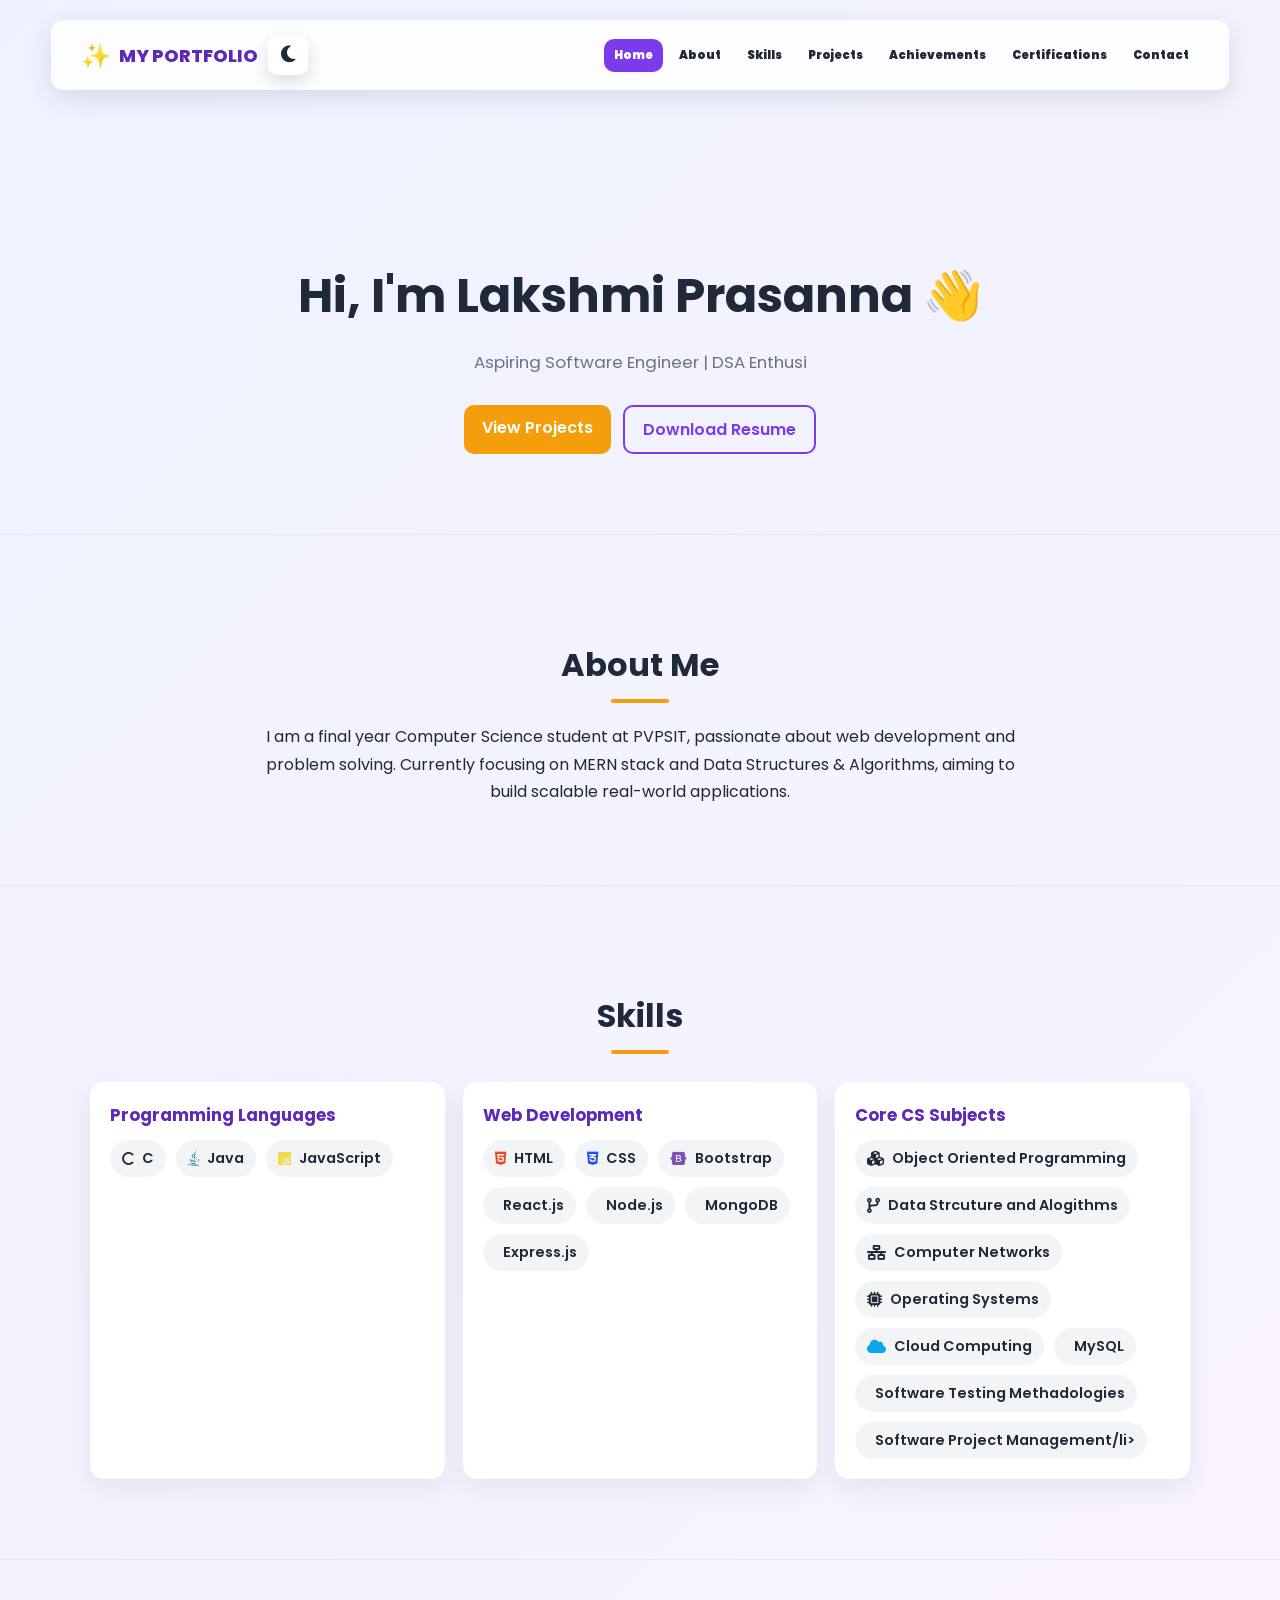
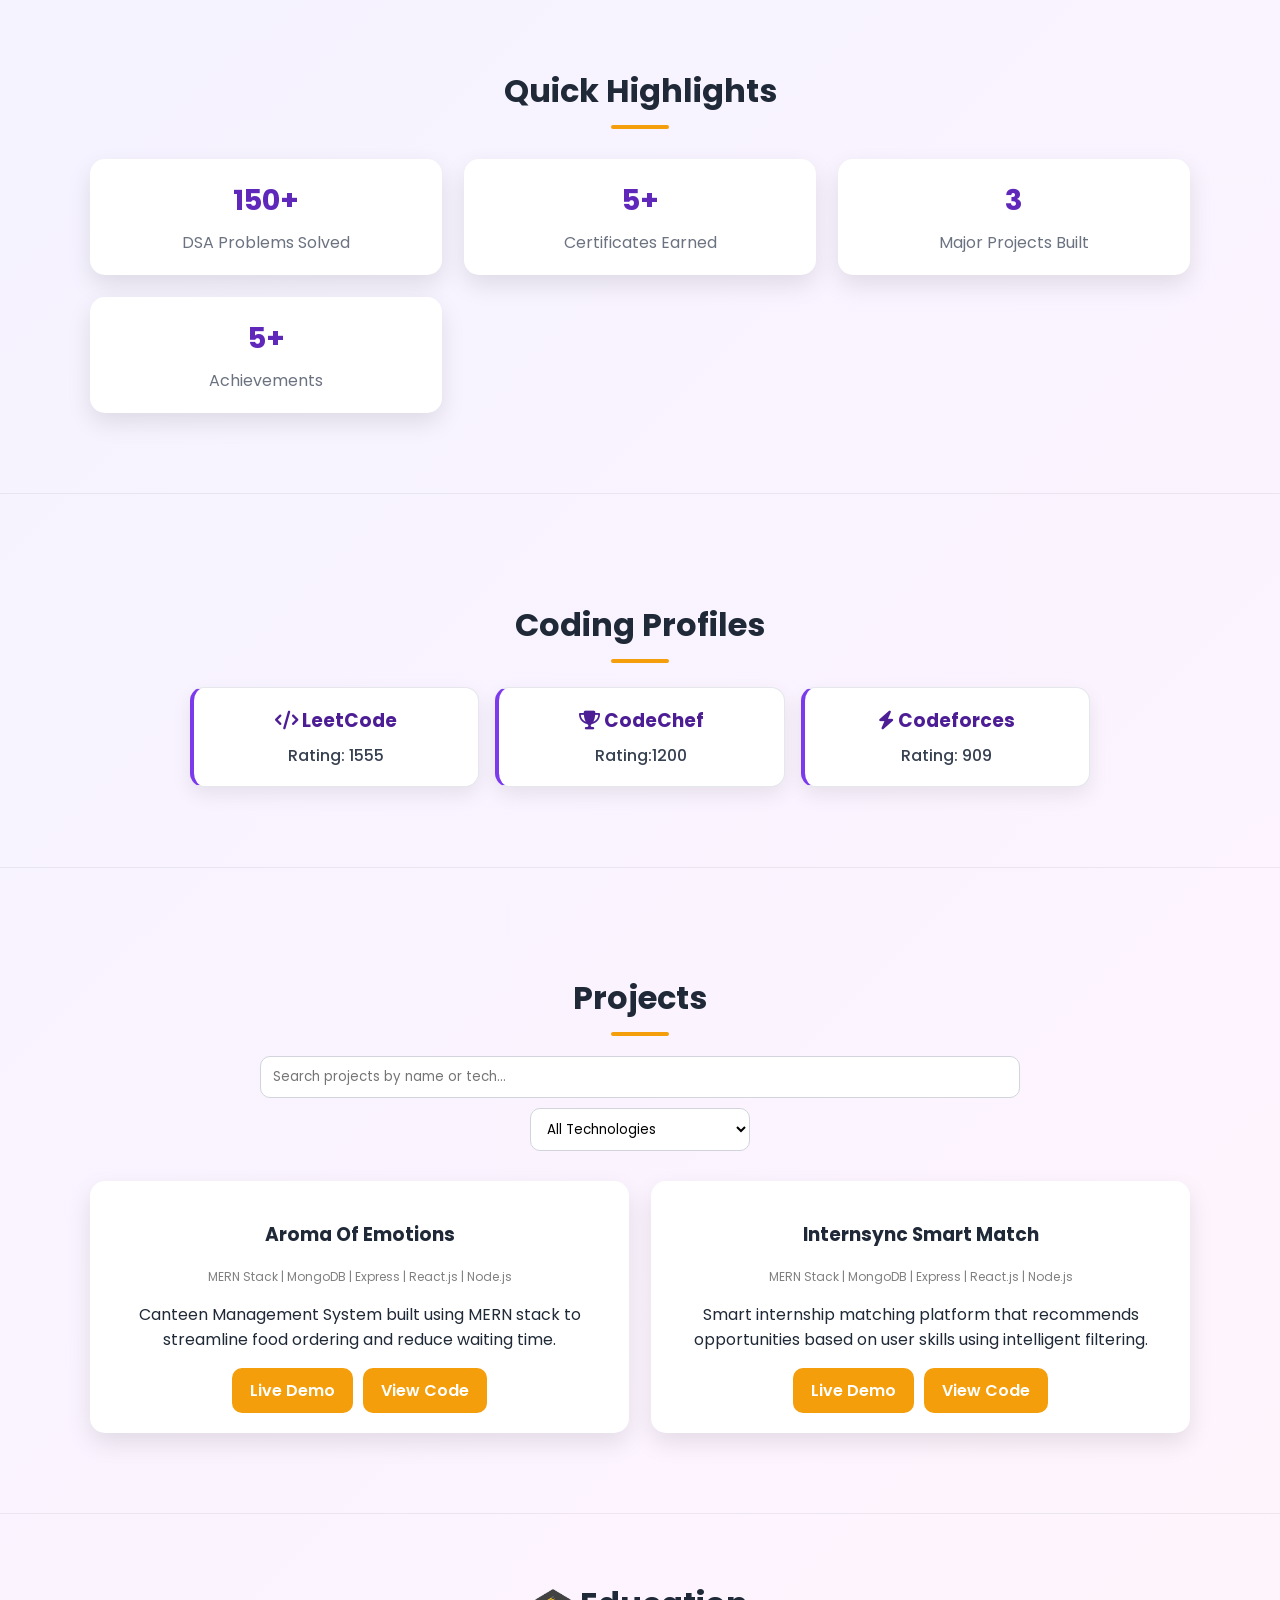
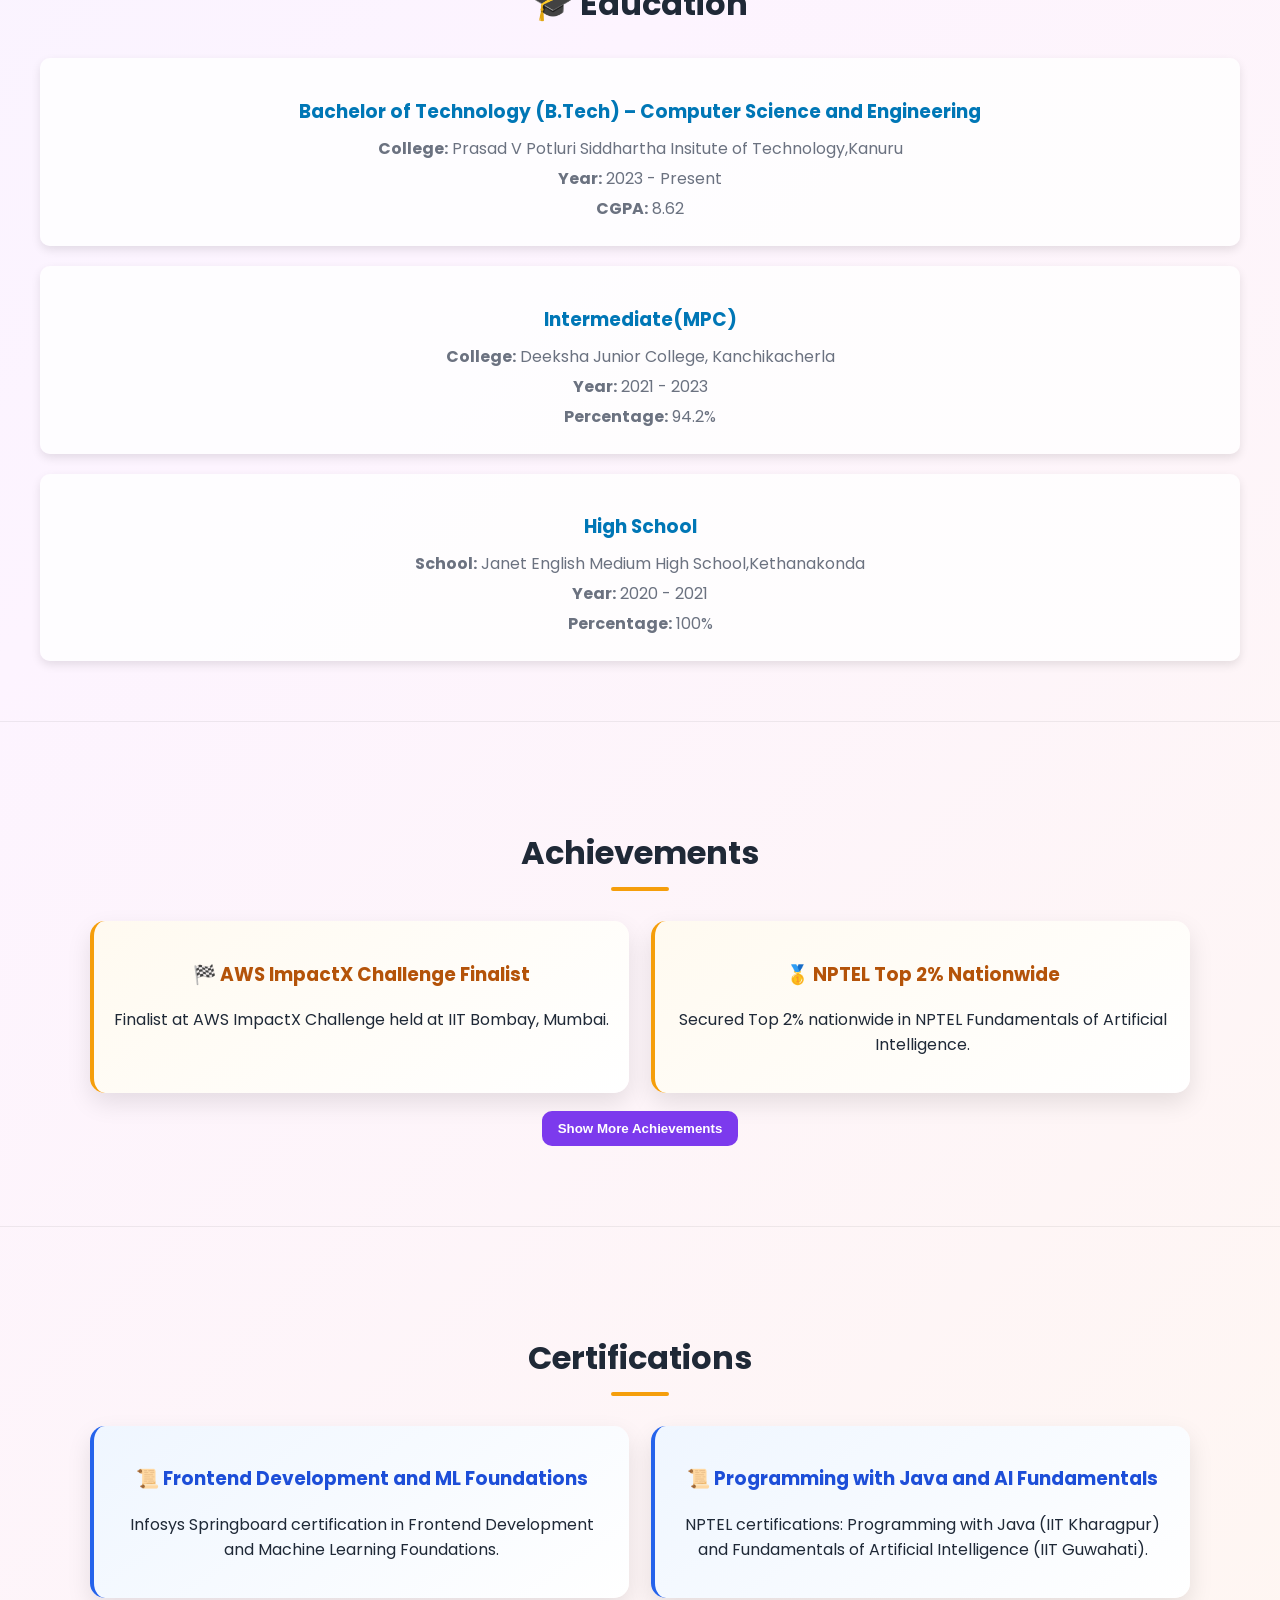
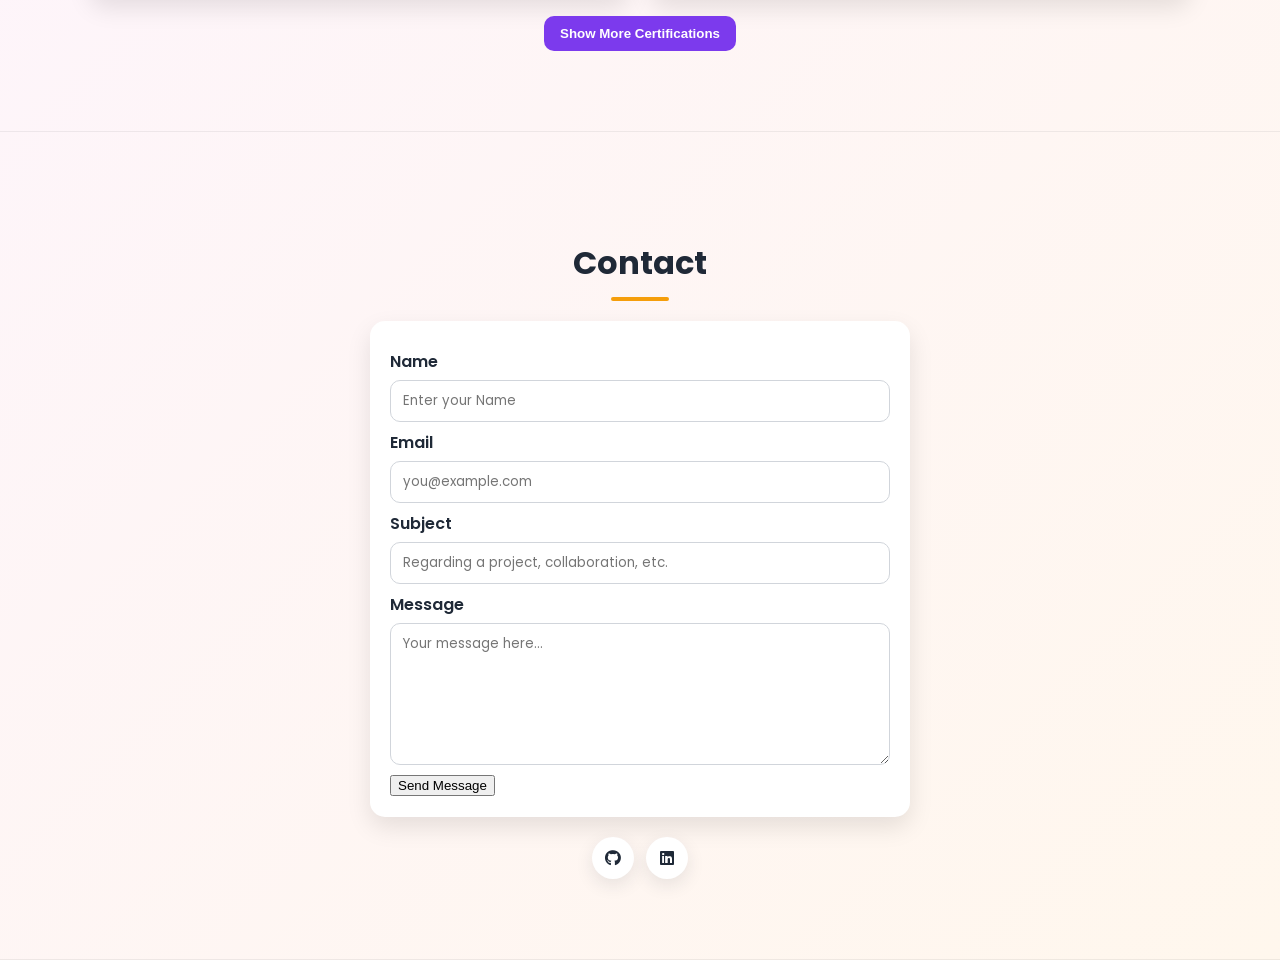
==== Portfolio/index.html @ 9e6c92b6 "renamed Form.html to index.html for Netlify deploy fix" ====
<!DOCTYPE html>
<html lang="en">
<head>
  <meta charset="UTF-8" />
  <meta name="viewport" content="width=device-width, initial-scale=1.0" />
  <title>My Portfolio</title>
  <link rel="preconnect" href="https://fonts.googleapis.com" />
  <link rel="preconnect" href="https://fonts.gstatic.com" crossorigin />
  <link href="https://fonts.googleapis.com/css2?family=Poppins:wght@400;500;600;700;800&display=swap" rel="stylesheet" />
  <link rel="stylesheet" href="https://cdnjs.cloudflare.com/ajax/libs/font-awesome/6.5.0/css/all.min.css" />
  <link rel="stylesheet" href="Styles.css" />
</head>
<body>
  <nav class="navbar" id="navbar">
    <div class="logo-container">
      <span class="logo-icon">✨</span>
      <span class="logo-text">MY PORTFOLIO</span>
    </div>

    <div class="nav-actions">
      <button id="themeToggle" class="theme-toggle" aria-label="Toggle dark mode">
        <i class="fa-solid fa-moon"></i>
      </button>
      <button class="menu-toggle" id="menuToggle" aria-label="Toggle menu">
        <i class="fa-solid fa-bars"></i>
      </button>
    </div>

    <div class="nav-links" id="navLinks">
      <a href="#home">Home</a>
      <a href="#about">About</a>
      <a href="#skills">Skills</a>
      <a href="#projects">Projects</a>
      <a href="#achievements">Achievements</a>
      <a href="#certifications">Certifications</a>
      <a href="#contact">Contact</a>
    </div>
  </nav>

  <section id="home" class="hero reveal">
    <h1>Hi, I'm Lakshmi Prasanna 👋</h1>
    <p id="typing"></p>
    <div class="hero-actions">
  <a href="#projects" class="btn">View Projects</a>
  <a href="PrasannaResume2026.pdf" class="btn btn-outline" download>Download Resume</a>
</div>
  </section>
 
  <section id="about" class="about reveal">
    <h2 class="section-title">About Me</h2>
    <p>
      I am a final year Computer Science student at PVPSIT, passionate about web development and problem solving.
      Currently focusing on MERN stack and Data Structures &amp; Algorithms, aiming to build scalable real-world applications.
    </p>
  </section>

  <section id="skills" class="skills reveal">
    <h2 class="section-title">Skills</h2>

    <div class="skills-groups">
      <article class="skill-group">
        <h3>Programming Languages</h3>
        <ul>
          <li><i class="fa-solid fa-c"></i> C</li>
          <li><i class="fa-brands fa-java"></i> Java</li>
          <li><i class="fa-brands fa-js"></i> JavaScript</li>
        </ul>
      </article>

      <article class="skill-group">
        <h3>Web Development</h3>
        <ul>
          <li><i class="fa-brands fa-html5"></i> HTML</li>
          <li><i class="fa-brands fa-css3-alt"></i> CSS</li>
          <li><i class="fa-brands fa-bootstrap"></i> Bootstrap</li>
          <li><i class="fa-brands fa-react.js"></i> React.js</li>
          <li><i class="fa-brands fa-node.js"></i> Node.js</li>
          <li><i class="fa-brands fa-MongoDB"></i>MongoDB</li>
          <li><i class="fa-brands fa-"></i>Express.js</li>
          <!-- <li><i class="fa-solid fa-layer-group"></i> MERN Stack</li> -->
        </ul>
      </article>

      <article class="skill-group">
        <h3>Core CS Subjects</h3>
        <ul>
          <li><i class="fa-solid fa-cubes"></i> Object Oriented Programming </li>
          <li><i class="fa-solid fa-code-branch"></i> Data Strcuture and Alogithms</li>
          <li><i class="fa-solid fa-network-wired"></i> Computer Networks</li>
          <li><i class="fa-solid fa-microchip"></i> Operating Systems</li>
          <li><i class="fa-solid fa-cloud"></i> Cloud Computing</li>
          <li><i class="fa-brand fa-mysql"></i>MySQL</li>
          <li><i class="fa-brand fa-"></i>Software Testing Methadologies</li>
          <li><i class="fa-brand fa-"></i>Software Project Management/li>
        </ul>
      </article>
    </div>
  </section>

  <section id="stats" class="stats reveal">
    <h2 class="section-title">Quick Highlights</h2>
    <div class="stats-grid">
      <div class="stat-card">
        <h3><span class="counter" data-target="150">0</span>+</h3>
        <p>DSA Problems Solved</p>
      </div>
      <div class="stat-card">
        <h3><span class="counter" id="certCounter" data-target="0">0</span>+</h3>
        <p>Certificates Earned</p>
      </div>
      <div class="stat-card">
        <h3><span class="counter" data-target="3">0</span></h3>
        <p>Major Projects Built</p>
      </div>
      <div class="stat-card">
        <h3><span class="counter" id="achievementCounter" data-target="0">0</span>+</h3>
        <p>Achievements</p>
      </div>
    </div>
  </section>
 <section id="profiles" class="profiles reveal">
  <h2 class="section-title">Coding Profiles</h2>
  <div class="profiles-grid">
    <a class="profile-card" href="https://leetcode.com/donthuprasanna9" target="_blank">
      <h3><i class="fa-solid fa-code"></i> LeetCode</h3>
      <p>Rating: 1555 </p>
    </a>

    <a class="profile-card" href="https://www.codechef.com/users/donthuprasanna9" target="_blank">
      <h3><i class="fa-solid fa-trophy"></i> CodeChef</h3>
      <p>Rating:1200 </p>
    </a>

    <a class="profile-card" href="https://codeforces.com/profile/donthuprasanna9" target="_blank">
      <h3><i class="fa-solid fa-bolt"></i> Codeforces</h3>
      <p>Rating: 909</p>
    </a>
  </div>
</section>
  <section id="projects" class="projects reveal">
    <h2 class="section-title">Projects</h2>

    <div class="project-controls">
      <input id="projectSearch" type="text" placeholder="Search projects by name or tech..." />
      <select id="techFilter" aria-label="Filter by technology">
        <option value="all">All Technologies</option>
        <option value="mern">MERN</option>
        <option value="react">React</option>
        <!-- <option value="node">Node</option> -->
      </select>
    </div>

    <div class="projects-container">
      <article class="project-card" data-tech="mern react node mongodb express">
        <h3>Aroma Of Emotions</h3>
        <p class="tech">MERN Stack | MongoDB | Express | React.js | Node.js</p>
        <p>Canteen Management System built using MERN stack to streamline food ordering and reduce waiting time.</p>
        <div class="card-actions">
          <a href="https://mern-project-frontend-olt6.onrender.com/" target="_blank" class="btn">Live Demo</a>
          <a href="https://github.com/prasanna2705/AromaOfEmotions-MERN" target="_blank" class="btn">View Code</a>
        </div>
      </article>

      <article class="project-card" data-tech="mern react node mongodb express">
        <h3>Internsync Smart Match</h3>
        <p class="tech">MERN Stack | MongoDB | Express | React.js | Node.js</p>
        <p>Smart internship matching platform that recommends opportunities based on user skills using intelligent filtering.</p>
        <div class="card-actions">
          <a href="https://intern-sync-smart-match.vercel.app/" target="_blank" class="btn">Live Demo</a>
          <a href="https://github.com/prasanna2705/Internsync-SmartMatch" target="_blank" class="btn">View Code</a>
        </div>
      </article>
    </div>
  </section>

<section id="education">
    <h2>🎓 Education</h2>

    <div class="education-item">
        <h3>Bachelor of Technology (B.Tech) – Computer Science and Engineering</h3>
        <p><strong>College:</strong> Prasad V Potluri Siddhartha Insitute of Technology,Kanuru</p>
        <p><strong>Year:</strong> 2023 - Present</p>
        <p><strong>CGPA:</strong> 8.62</p>
    </div>

    <div class="education-item">
        <h3>Intermediate(MPC) </h3>
        <p><strong>College:</strong> Deeksha Junior College, Kanchikacherla</p>
        <p><strong>Year:</strong> 2021 - 2023</p>
        <p><strong>Percentage:</strong> 94.2%</p>
    </div>

    <div class="education-item">
        <h3>High School</h3>
        <p><strong>School:</strong> Janet English Medium High School,Kethanakonda</p>
        <p><strong>Year:</strong> 2020 - 2021</p>
        <p><strong>Percentage:</strong> 100%</p>
    </div>
</section>

  <section id="achievements" class="achievements reveal">
    <h2 class="section-title">Achievements</h2>
    <div class="achievements-grid">
      <div class="card achievement-item achievement-card">
        <h3>🏁 AWS ImpactX Challenge Finalist</h3>
        <p>Finalist at AWS ImpactX Challenge held at IIT Bombay, Mumbai.</p>
      </div>
      <div class="card achievement-item achievement-card">
        <h3>🥇 NPTEL Top 2% Nationwide</h3>
        <p>Secured Top 2% nationwide in NPTEL Fundamentals of Artificial Intelligence.</p>
      </div>
      <div class="card achievement-item achievement-card more-item hidden-item">
        <h3>💡 Smart India Hackathon Selection</h3>
        <p>Selected for Smart India Hackathon (SIH), College Round participant.</p>
      </div>
      <div class="card achievement-item achievement-card more-item hidden-item">
        <h3>🛩️ Rolls-Royce Wings4Her Scholar</h3>
        <p>Awarded Rolls-Royce Wings4Her Scholarship for academic excellence.</p>
      </div>
      <div class="card achievement-item achievement-card more-item hidden-item">
        <h3>🏆 CodeChef Diamond Badge</h3>
        <p>Achieved Diamond Badge on CodeChef for a consistent problem-solving streak.</p>
      </div>
    </div>
    <button class="toggle-more-btn" id="toggleAchievementsBtn" type="button">Show More Achievements</button>
  </section>

  <section id="certifications" class="certifications reveal">
    <h2 class="section-title">Certifications</h2>
    <div class="achievements-grid certifications-grid" id="certificationsGrid">
      <div class="card cert-item cert-card">
        <h3>📜 Frontend Development and ML Foundations</h3>
        <p>Infosys Springboard certification in Frontend Development and Machine Learning Foundations.</p>
      </div>
      <div class="card cert-item cert-card">
        <h3>📜 Programming with Java and AI Fundamentals</h3>
        <p>NPTEL certifications: Programming with Java (IIT Kharagpur) and Fundamentals of Artificial Intelligence (IIT Guwahati).</p>
      </div>
      <div class="card cert-item cert-card more-item hidden-item">
        <h3>📜 Computer Science 101 (CSX0001)</h3>
        <p>Stanford University Computer Science 101 certification.</p>
      </div>
       <div class="card cert-item cert-card more-item hidden-item">
        <h3>📜TechA AWS Certified Developer Certification</h3>
        <p>Infosys SpringBoard:Cloud Computing.</p>
      </div>
      <div class="card cert-item cert-card more-item hidden-item">
        <h3>📜 Virtual Internship in Networking</h3>
        <p>Completed Virtual Internship Program in Networking by Cisco.</p>
      </div>
    </div>
    <button class="toggle-more-btn" id="toggleCertificationsBtn" type="button">Show More Certifications</button>
  </section>

  <section id="contact" class="contact reveal">
    <h2 class="section-title">Contact</h2>
    <form action="https://formspree.io/f/xkokjpwb" method="POST">
      <label for="name">Name</label>
      <input id="name" type="text" name="name" placeholder="Enter your Name" required />

      <label for="email">Email</label>
      <input id="email" type="email" name="email" placeholder="you@example.com" required />

      <label for="subject">Subject</label>
      <input id="subject" type="text" name="subject" placeholder="Regarding a project, collaboration, etc." />

      <label for="message">Message</label>
      <textarea id="message" name="message" placeholder="Your message here..." rows="6" required></textarea>

      <button id="submitBtn" type="submit">Send Message</button>
    </form>

    <div class="social-icons">
      <a href="https://github.com/prasanna2705" target="_blank" aria-label="GitHub">
        <i class="fa-brands fa-github"></i>
      </a>
      <a href="https://linkedin.com/in/lakshmi-prasanna-donthu" target="_blank" aria-label="LinkedIn">
        <i class="fa-brands fa-linkedin"></i>
      </a>
    </div>
  </section>

  <button id="backToTop" aria-label="Back to top">
    <i class="fa-solid fa-arrow-up"></i>
  </button>

  <script src="Scripts.js"></script>
</body>
</html>
---- Portfolio/Styles.css ----
:root {
  --primary: #7c3aed;
  --primary-dark: #5f27ba;
  --accent: #f59e0b;
  --bg: #f8f7ff;
  --surface: rgba(255, 255, 255, 0.82);
  --text: #1f2937;
  --muted: #6b7280;
}

[data-theme="dark"] {
  --primary: #7c3aed;
  --primary-dark: #cbb3ff;
  --accent: #f59e0b;
  --bg: #0f172a;
  --surface: rgba(30, 41, 59, 0.82);
  --text: #e5e7eb;
  --muted: #94a3b8;
}

* {
  box-sizing: border-box;
}

html {
  scroll-behavior: smooth;
  background: linear-gradient(135deg, #eef2ff 0%, #fdf4ff 55%, #fff7ed 100%);
}

html[data-theme="dark"] {
  background: linear-gradient(135deg, #0f172a 0%, #111827 55%, #1f2937 100%);
}

body {
  margin: 0;
  font-family: "Poppins", sans-serif;
  color: var(--text);
  background: transparent;
  transition: background 0.35s ease, color 0.35s ease;
}

section {
  padding: 80px 20px;
  text-align: center;
  border-bottom: 1px solid rgba(125, 125, 125, 0.12);
}

[data-theme="dark"] section {
  border-bottom: 1px solid rgba(255, 255, 255, 0.08);
}

h1,
h2 {
  color: var(--text);
}

.section-title {
  font-size: 2rem;
  margin-bottom: 20px;
}

.section-title::after {
  content: "";
  width: 58px;
  height: 4px;
  background: var(--accent);
  border-radius: 999px;
  display: block;
  margin: 10px auto 0;
}

/* ================= NAVBAR ================= */
.navbar {
  display: flex;
  align-items: center;
  justify-content: space-between;
  padding: 15px 30px;
  background: var(--surface);
  border-radius: 12px;
  width: 92%;
  margin: 20px auto;
  position: sticky;
  top: 0;
  z-index: 1000;
  backdrop-filter: blur(8px);
  box-shadow: 0 8px 24px rgba(31, 41, 55, 0.12);
}

.logo-container {
  display: flex;
  align-items: center;
  gap: 8px;
}

.logo-icon {
  font-size: 24px;
}

.logo-text {
  font-size: 18px;
  font-weight: 800;
  color: var(--primary-dark);
}

.nav-links {
  display: flex;
  align-items: center;
  gap: 6px;
  flex: 1;
  justify-content: flex-end;
  overflow: hidden;
}
.nav-links a {
  text-decoration: none;
  color: var(--text);
  font-weight: 900;
  padding: 8px 10px;
  border-radius: 10px;
  transition: all 0.25s ease;
  white-space: nowrap;
  font-size: clamp(0.72rem, 0.9vw, 1rem);
}

.nav-links a:hover,
.nav-links a.active {
  background: var(--primary);
  color: white;
}

.nav-actions {
  display: flex;
  gap: 8px;
  align-items: center;
  margin-left: 10px;
}

.theme-toggle,
.menu-toggle {
  border: none;
  background: #ffffff;
  font-size: 1.2rem;
  color: var(--text);
  cursor: pointer;
  border-radius: 10px;
  width: 40px;
  height: 40px;
  box-shadow: 0 6px 16px rgba(31, 41, 55, 0.15);
}

[data-theme="dark"] .theme-toggle,
[data-theme="dark"] .menu-toggle {
  background: #1e293b;
}

.menu-toggle {
  display: none;
}

@media (max-width: 768px) {
  .menu-toggle {
    display: inline-flex;
    align-items: center;
    justify-content: center;
  }

  .nav-links {
    position: absolute;
    top:70px;
    right: 0;
    width:200px;
    background: var(--card-bg);
    display: none;
    flex-direction: column;
    z-index: 1000;
  }

  .nav-links.open {
    display: flex;
  }
}
/* Medium Screens */

@media (max-width: 1100px) {

  .nav-links {
    gap: 2px;
  }

  .nav-links a {
    padding: 6px 8px;
    font-size: 0.78rem;
  }

  .logo-text {
    font-size: 1rem;
  }
}

/* Smaller Tablets */

@media (max-width: 900px) {

  .nav-links a {
    font-size: 0.70rem;
    padding: 5px 6px;
  }
}
/* ================= HERO ================= */
.hero {
  background: transparent;
  padding: 150px 20px 80px;
}

.hero h1 {
  font-size: clamp(2rem, 5vw, 3rem);
  margin: 0 0 12px;
}

.hero p {
  min-height: 28px;
  font-size: 1.05rem;
  color: var(--muted);
  margin-bottom: 28px;
}

/* Keep all other sections transparent for unified page background */
.home,
.about,
.skills,
.stats,
.projects,
.achievements,
.certifications,
.contact {
  background: transparent;
}

/* ================= BUTTON ================= */
.btn {
  display: inline-block;
  text-decoration: none;
  border: none;
  border-radius: 10px;
  background: var(--accent);
  color: white;
  padding: 10px 18px;
  font-weight: 600;
  cursor: pointer;
  transition: all 0.25s ease;
}

.btn:hover {
  transform: translateY(-2px);
  background: #d97706;
}

/* ================= ABOUT ================= */
.about p {
  max-width: 760px;
  margin: 0 auto;
  line-height: 1.7;
}

/* ================= SKILLS ================= */
.skills-groups {
  max-width: 1100px;
  margin: 28px auto 0;
  display: grid;
  grid-template-columns: repeat(auto-fit, minmax(260px, 1fr));
  gap: 18px;
}

.skill-group {
  background: #fff;
  border-radius: 14px;
  padding: 20px;
  box-shadow: 0 10px 24px rgba(31, 41, 55, 0.08);
  text-align: left;
}

.skill-group h3 {
  margin: 0 0 12px;
  color: var(--primary-dark);
  font-size: 1.05rem;
}

.skill-group ul {
  list-style: none;
  margin: 0;
  padding: 0;
  display: flex;
  flex-wrap: wrap;
  gap: 10px;
}

.skill-group li {
  background: #f3f4f6;
  border-radius: 999px;
  padding: 8px 12px;
  font-weight: 600;
  font-size: 0.9rem;
  display: inline-flex;
  align-items: center;
  gap: 8px;
}

.skill-group li i {
  font-size: 0.95rem;
}

.skill-group li .fa-html5 {
  color: #e34c26;
}
.skill-group li .fa-css3-alt {
  color: #264de4;
}
.skill-group li .fa-js {
  color: #f0db4f;
}
.skill-group li .fa-bootstrap {
  color: #7952b3;
}
.skill-group li .fa-java {
  color: #007396;
}
.skill-group li .fa-cloud {
  color: #0ea5e9;
}

.profiles-grid {
  max-width: 900px;
  margin: 24px auto 0;
  display: grid;
  grid-template-columns: repeat(auto-fit, minmax(240px, 1fr));
  gap: 16px;
}

/* Coding Profiles only */
.profile-card {
  background: #ffffff;
  color: #1f2937;
  border: 1px solid #e5e7eb;
  border-left: 4px solid #7c3aed;
  border-radius: 14px;
  padding: 18px;
  text-decoration: none;
  box-shadow: 0 8px 20px rgba(0, 0, 0, 0.08);
  transition: 0.25s ease;
}

.profile-card h3 {
  margin: 0 0 8px;
  color: #4c1d95;
}

.profile-card p {
  margin: 0;
  color: #374151;
  font-weight: 500;
}

.profile-card:hover {
  transform: translateY(-4px);
  box-shadow: 0 12px 24px rgba(124, 58, 237, 0.18);
}

[data-theme="dark"] .profile-card {
  background: #1e293b;
  color: #e5e7eb;
  border: 1px solid #334155;
  border-left: 4px solid #a78bfa;
}

[data-theme="dark"] .profile-card h3 {
  color: #c4b5fd;
}

[data-theme="dark"] .profile-card p {
  color: #cbd5e1;
}

/* ================= STATS / PROJECTS / CARDS ================= */
.projects-container,
.achievements-grid,
.stats-grid {
  max-width: 1100px;
  margin: 30px auto 0;
  display: grid;
  grid-template-columns: repeat(auto-fit, minmax(280px, 1fr));
  gap: 22px;
}

.project-card,
.card,
form,
.stat-card {
  background: white;
  padding: 20px;
  border-radius: 15px;
  box-shadow: 0 10px 25px rgba(0, 0, 0, 0.1);
  transition: all 0.3s ease;
}

.project-card:hover,
.card:hover {
  transform: translateY(-8px) scale(1.01);
}

.tech {
  font-size: 12px;
  color: gray;
  margin: 10px 0;
}

.project-controls {
  max-width: 760px;
  margin: 0 auto 18px;
  display: flex;
  gap: 10px;
  justify-content: center;
  flex-wrap: wrap;
}

.project-controls input,
.project-controls select {
  border: 1px solid #d1d5db;
  border-radius: 10px;
  padding: 10px 12px;
  min-width: 220px;
  font-family: inherit;
  background: #fff;
}

[data-theme="dark"] .project-controls input,
[data-theme="dark"] .project-controls select {
  background: #1e293b;
  color: var(--text);
  border-color: #334155;
}

.hidden-project {
  display: none;
}

.hidden-item {
  display: none;
}

.toggle-more-btn {
  margin-top: 18px;
  border: none;
  border-radius: 10px;
  background: var(--primary);
  color: #fff;
  padding: 10px 16px;
  font-weight: 600;
  cursor: pointer;
  transition: all 0.25s ease;
}

.toggle-more-btn:hover {
  transform: translateY(-1px);
  background: var(--primary-dark);
}

.stat-card h3 {
  margin: 0 0 8px;
  font-size: 1.8rem;
  color: var(--primary-dark);
}

.stat-card p {
  margin: 0;
  color: var(--muted);
}
/* Education Section */
#education {
    padding: 40px;
    background-color:transparent;
}

#education h2 {
    text-align: center;
    font-size: 32px;
    margin-bottom: 30px;
    color: var(--text);
}

.education-item {
    background-color:var(--surface);
    padding: 20px;
    margin-bottom: 20px;
    border-radius: 10px;
    box-shadow: 0px 4px 10px rgba(0, 0, 0, 0.1);
}

.education-item h3 {
    color: #0077b6;
    margin-bottom: 10px;
}

.education-item p {
    font-size: 16px;
    color: var(--muted);
    margin: 5px 0;
}


/* ================= ACHIEVEMENTS / CERTIFICATIONS ================= */
.achievement-card {
  border-left: 4px solid #f59e0b;
  background: linear-gradient(145deg, #fffaf0, #ffffff);
}

.achievement-card h3 {
  color: #b45309;
}

.cert-card {
  border-left: 4px solid #2563eb;
  background: linear-gradient(145deg, #eff6ff, #ffffff);
}

.cert-card h3 {
  color: #1d4ed8;
}

.card-actions {
  display: flex;
  gap: 10px;
  justify-content: center;
  flex-wrap: wrap;
  margin-top: 14px;
}

/* ================= CONTACT ================= */
.contact {
  font-style: normal;
}

form {
  max-width: 540px;
  margin: 20px auto;
  text-align: left;
}

label {
  display: block;
  margin: 8px 0 6px;
  font-weight: 600;
}

input,
textarea {
  width: 100%;
  border: 1px solid #d1d5db;
  border-radius: 10px;
  padding: 10px 12px;
  font-family: inherit;
}

input:focus,
textarea:focus {
  outline: none;
  border-color: var(--primary);
  box-shadow: 0 0 0 3px rgba(124, 58, 237, 0.2);
}

#submitBtn.success {
  background: #16a34a;
}

.social-icons {
  margin-top: 16px;
  display: flex;
  justify-content: center;
  gap: 12px;
}

.social-icons a {
  width: 42px;
  height: 42px;
  border-radius: 50%;
  display: grid;
  place-items: center;
  text-decoration: none;
  color: var(--text);
  background: white;
  box-shadow: 0 6px 18px rgba(31, 41, 55, 0.1);
}

.social-icons a:hover {
  background: var(--primary);
  color: white;
}

#backToTop {
  position: fixed;
  right: 20px;
  bottom: 20px;
  border: none;
  width: 42px;
  height: 42px;
  border-radius: 50%;
  color: white;
  background: var(--primary);
  cursor: pointer;
  opacity: 0;
  visibility: hidden;
  transition: all 0.25s ease;
}

#backToTop.show {
  opacity: 1;
  visibility: visible;
}

/* ================= REVEAL ================= */
.reveal {
  opacity: 0;
  transform: translateY(20px);
  transition: all 0.6s ease;
}

.reveal.show {
  opacity: 1;
  transform: translateY(0);
}

/* ================= DARK MODE COMPONENTS ================= */
[data-theme="dark"] .project-card,
[data-theme="dark"] .card,
[data-theme="dark"] form,
[data-theme="dark"] .stat-card,
[data-theme="dark"] .social-icons a,
[data-theme="dark"] .nav-links,
[data-theme="dark"] .skill-group {
  background: #1e293b;
  color: var(--text);
}

[data-theme="dark"] .achievement-card {
  border-left-color: #fbbf24;
  background: linear-gradient(145deg, #1f2937, #111827);
}

[data-theme="dark"] .achievement-card h3 {
  color: #fcd34d;
}

[data-theme="dark"] .cert-card {
  border-left-color: #60a5fa;
  background: linear-gradient(145deg, #1e3a8a, #0f172a);
}

[data-theme="dark"] .cert-card h3 {
  color: #93c5fd;
}

[data-theme="dark"] .toggle-more-btn {
  background: #7c3aed;
}

[data-theme="dark"] input,
[data-theme="dark"] textarea {
  background: #0f172a;
  color: var(--text);
  border-color: #334155;
}

[data-theme="dark"] .skill-group li {
  background: #334155;
  color: #e5e7eb;
}

[data-theme="dark"] .skill-group li i {
  color: #cbd5e1;
}
.hero-actions {
  display: flex;
  gap: 12px;
  justify-content: center;
  flex-wrap: wrap;
}

.btn-outline {
  background: transparent;
  color: var(--primary);
  border: 2px solid var(--primary);
}

.btn-outline:hover {
  background: var(--primary);
  color: #fff;
}

/* ================= RESPONSIVE ================= */
/* @media (max-width: 768px) {
  .menu-toggle {
    display: block;
  }

  .navbar {
    width: 94%;
    padding: 12px 14px;
  }

  .nav-links {
    position: absolute;
    top: 64px;
    left: 0;
    right: 0;
    margin: 0 auto;
    width: min(96%, 1100px);
    border-radius: 16px;
    background: white;
    display: none;
    flex-direction: column;
    padding: 10px;
    box-shadow: 0 10px 30px rgba(31, 41, 55, 0.15);
  }

  .nav-links.open {
    display: flex;
  }
} */
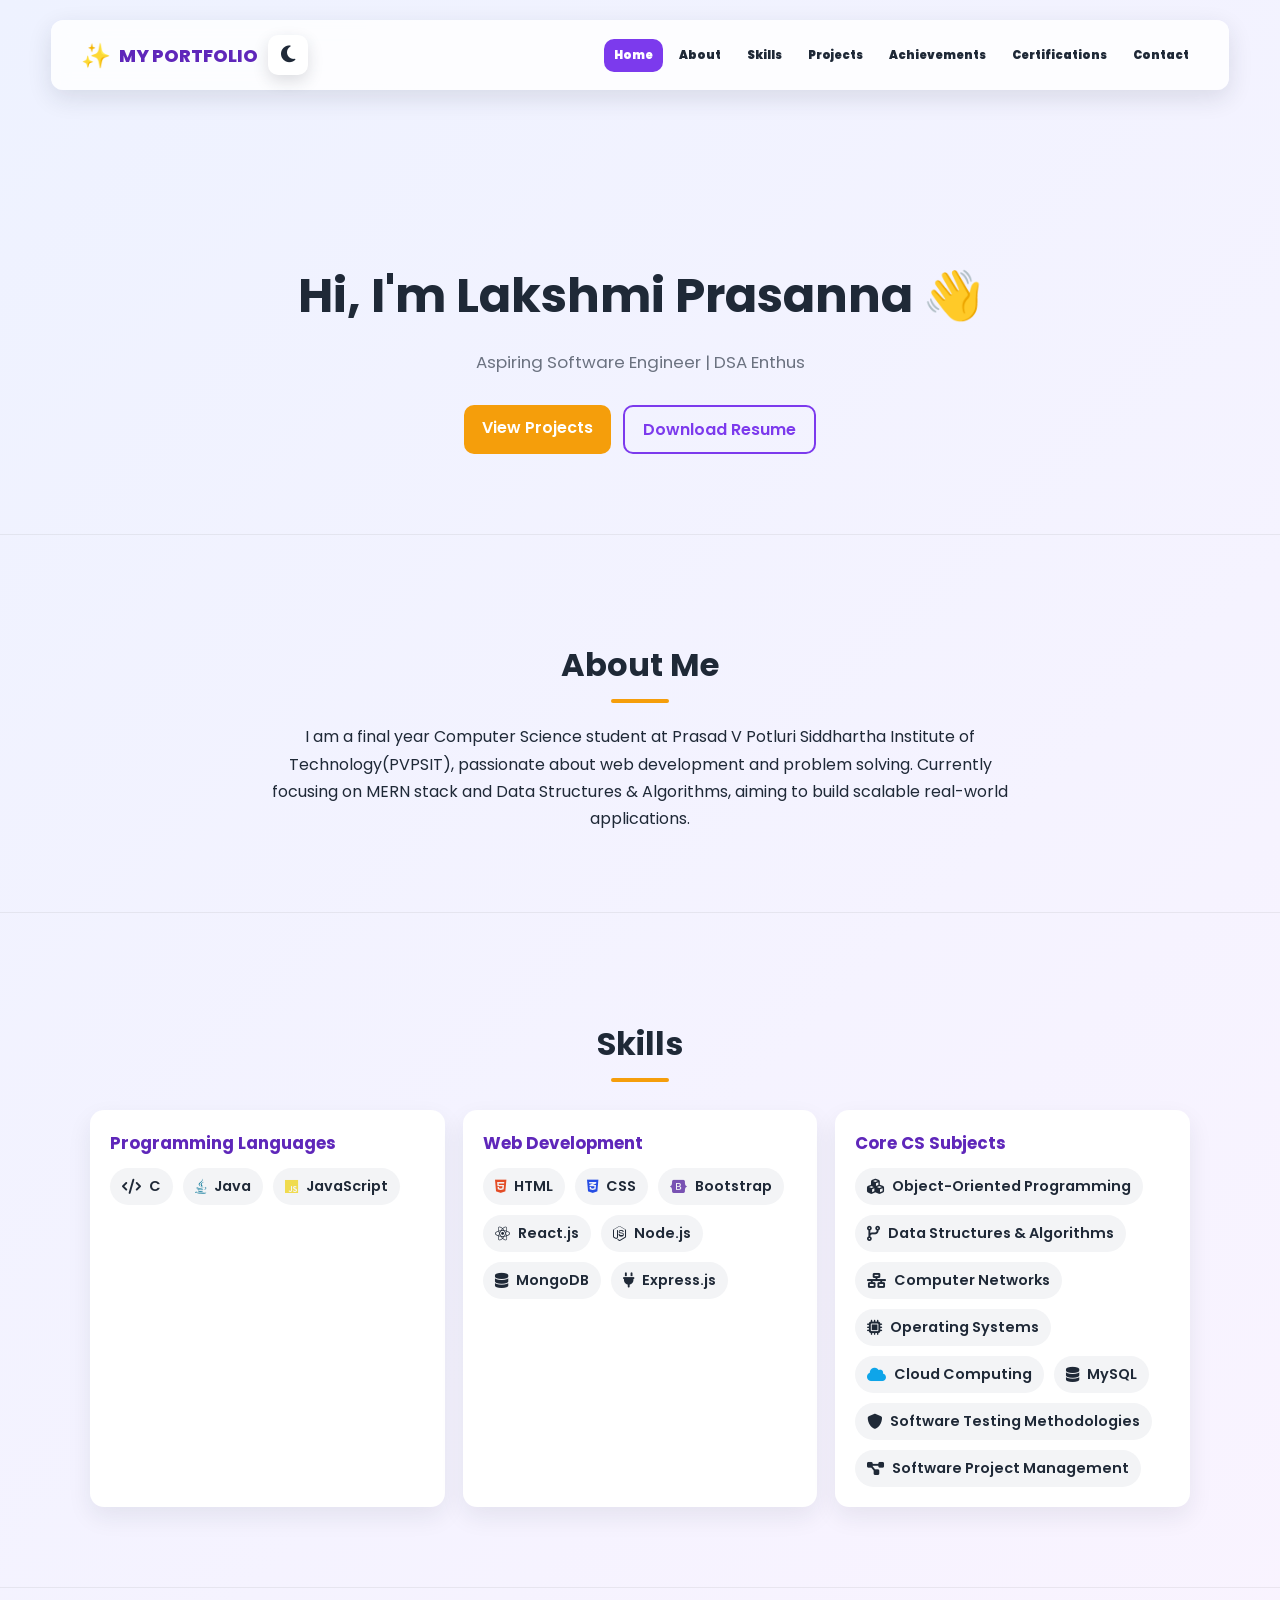
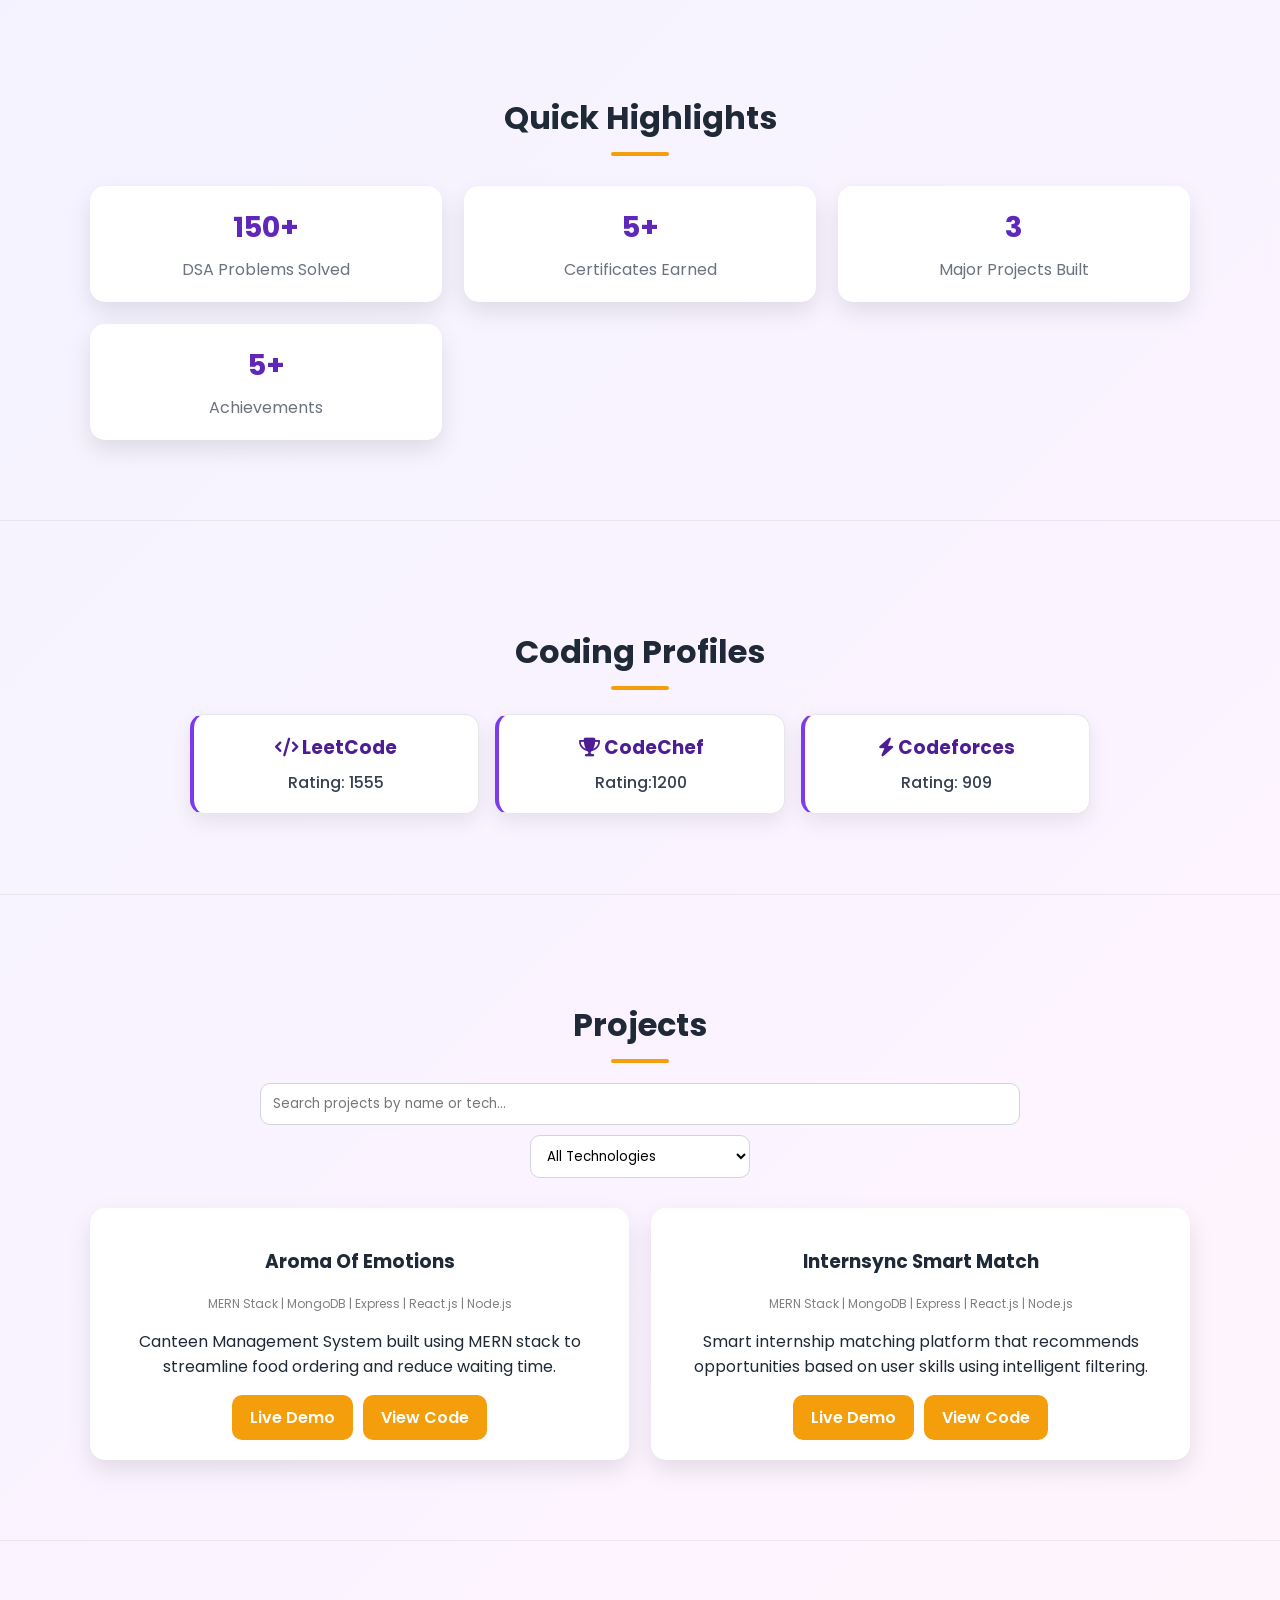
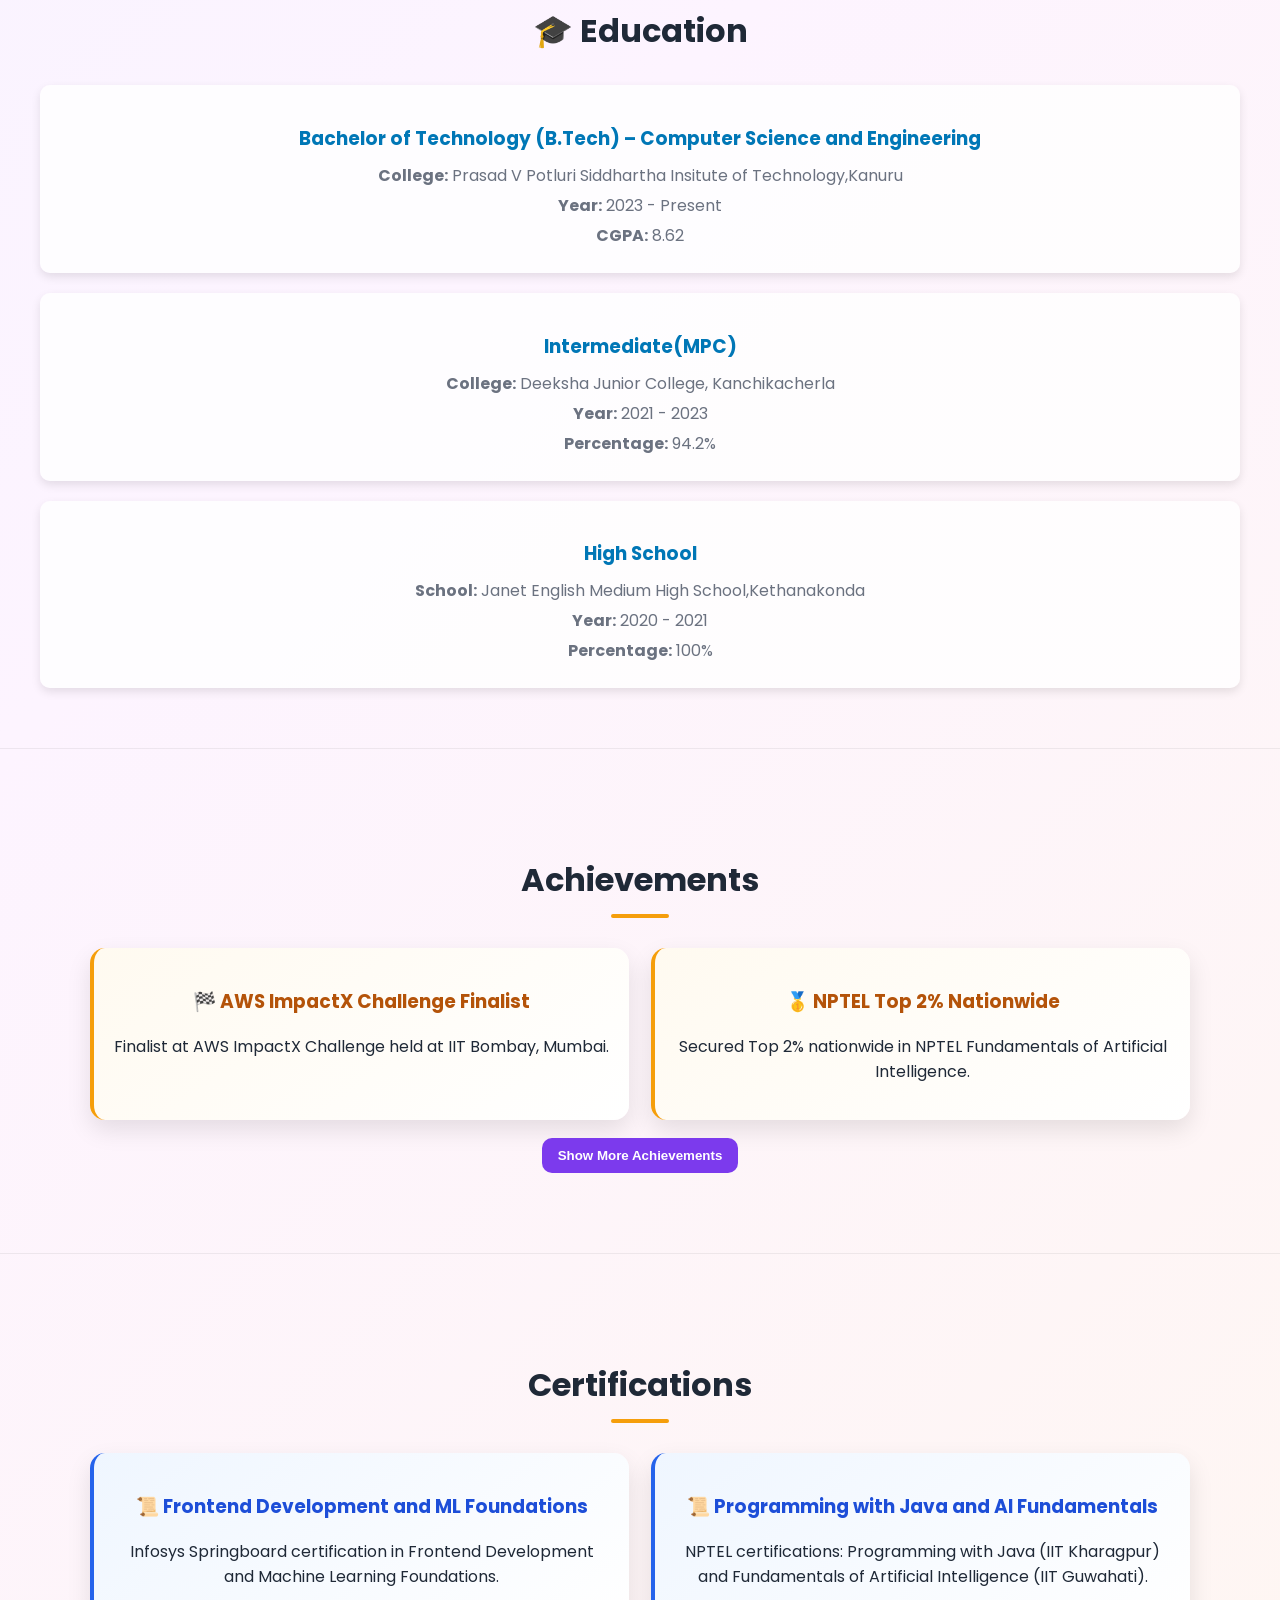
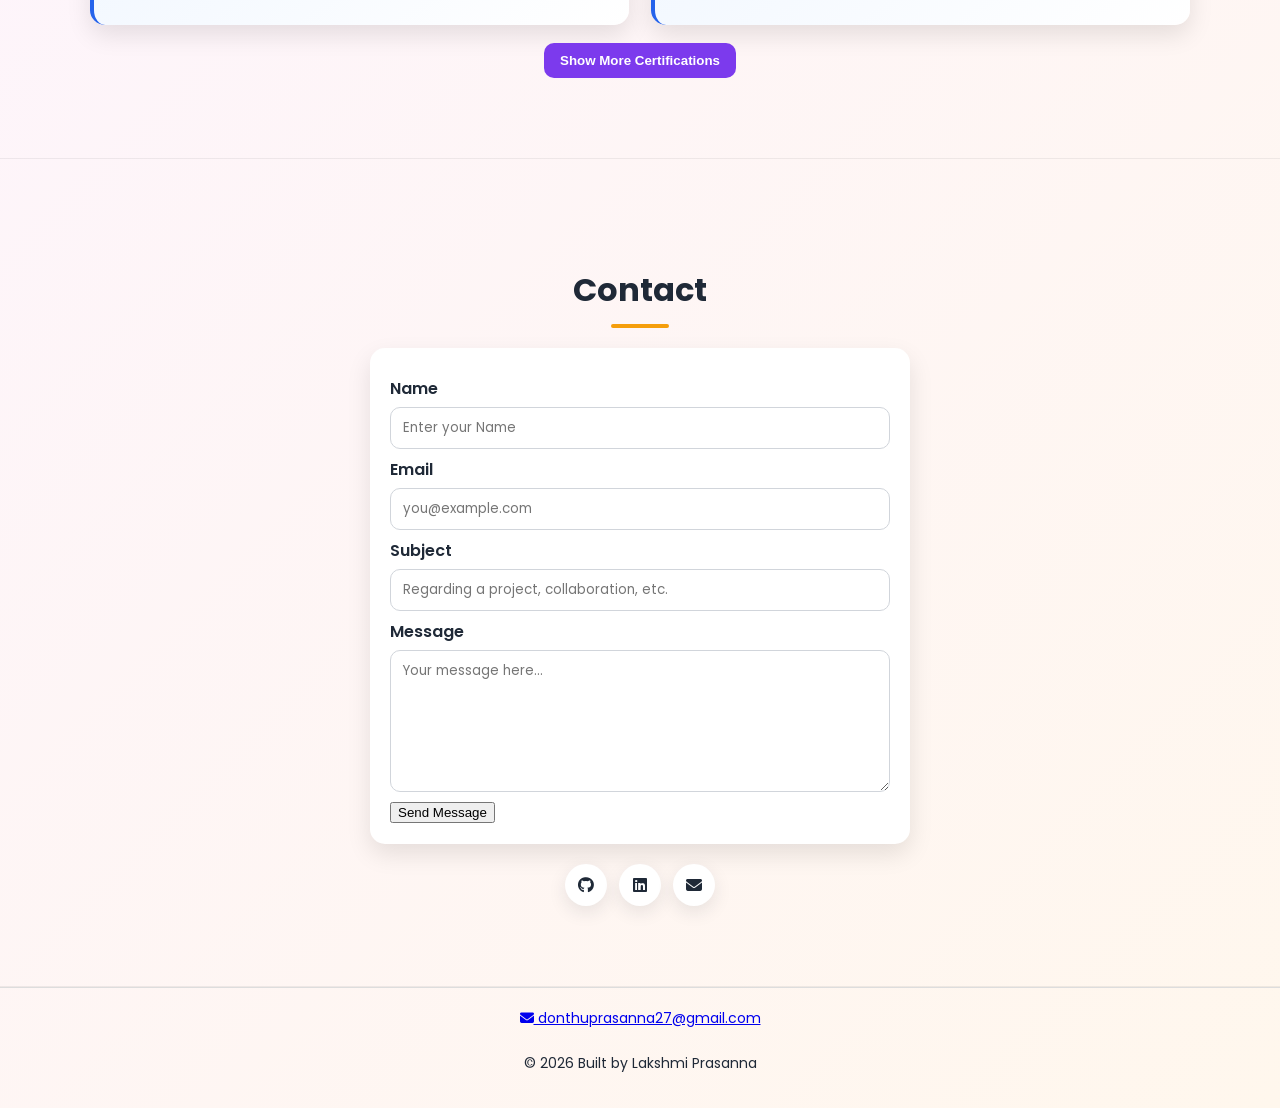
==== commit 859bcbf9: "updated footer and UI" ====
--- a/Portfolio/index.html
+++ b/Portfolio/index.html
@@ -42,14 +42,14 @@
     <p id="typing"></p>
     <div class="hero-actions">
   <a href="#projects" class="btn">View Projects</a>
-  <a href="PrasannaResume2026.pdf" class="btn btn-outline" download>Download Resume</a>
+  <a href="Prasanna_Resume.pdf" class="btn btn-outline" download>Download Resume</a>
 </div>
   </section>
  
   <section id="about" class="about reveal">
     <h2 class="section-title">About Me</h2>
     <p>
-      I am a final year Computer Science student at PVPSIT, passionate about web development and problem solving.
+      I am a final year Computer Science student at Prasad V Potluri Siddhartha Institute of Technology(PVPSIT), passionate about web development and problem solving.
       Currently focusing on MERN stack and Data Structures &amp; Algorithms, aiming to build scalable real-world applications.
     </p>
   </section>
@@ -60,39 +60,38 @@
     <div class="skills-groups">
       <article class="skill-group">
         <h3>Programming Languages</h3>
-        <ul>
-          <li><i class="fa-solid fa-c"></i> C</li>
-          <li><i class="fa-brands fa-java"></i> Java</li>
-          <li><i class="fa-brands fa-js"></i> JavaScript</li>
-        </ul>
+      <ul>
+        <li><i class="fa-solid fa-code"></i> C</li>
+        <li><i class="fa-brands fa-java"></i> Java</li>
+        <li><i class="fa-brands fa-js"></i> JavaScript</li>
+      </ul>
       </article>
 
       <article class="skill-group">
         <h3>Web Development</h3>
         <ul>
-          <li><i class="fa-brands fa-html5"></i> HTML</li>
-          <li><i class="fa-brands fa-css3-alt"></i> CSS</li>
-          <li><i class="fa-brands fa-bootstrap"></i> Bootstrap</li>
-          <li><i class="fa-brands fa-react.js"></i> React.js</li>
-          <li><i class="fa-brands fa-node.js"></i> Node.js</li>
-          <li><i class="fa-brands fa-MongoDB"></i>MongoDB</li>
-          <li><i class="fa-brands fa-"></i>Express.js</li>
-          <!-- <li><i class="fa-solid fa-layer-group"></i> MERN Stack</li> -->
-        </ul>
+        <li><i class="fa-brands fa-html5"></i> HTML</li>
+        <li><i class="fa-brands fa-css3-alt"></i> CSS</li>
+        <li><i class="fa-brands fa-bootstrap"></i> Bootstrap</li>
+        <li><i class="fa-brands fa-react"></i> React.js</li>
+        <li><i class="fa-brands fa-node-js"></i> Node.js</li>
+        <li><i class="fa-solid fa-database"></i> MongoDB</li>
+        <li><i class="fa-solid fa-plug"></i> Express.js</li>
+      </ul>
       </article>
 
       <article class="skill-group">
         <h3>Core CS Subjects</h3>
-        <ul>
-          <li><i class="fa-solid fa-cubes"></i> Object Oriented Programming </li>
-          <li><i class="fa-solid fa-code-branch"></i> Data Strcuture and Alogithms</li>
-          <li><i class="fa-solid fa-network-wired"></i> Computer Networks</li>
-          <li><i class="fa-solid fa-microchip"></i> Operating Systems</li>
-          <li><i class="fa-solid fa-cloud"></i> Cloud Computing</li>
-          <li><i class="fa-brand fa-mysql"></i>MySQL</li>
-          <li><i class="fa-brand fa-"></i>Software Testing Methadologies</li>
-          <li><i class="fa-brand fa-"></i>Software Project Management/li>
-        </ul>
+         <ul>
+        <li><i class="fa-solid fa-cubes"></i> Object-Oriented Programming</li>
+        <li><i class="fa-solid fa-code-branch"></i> Data Structures & Algorithms</li>
+        <li><i class="fa-solid fa-network-wired"></i> Computer Networks</li>
+        <li><i class="fa-solid fa-microchip"></i> Operating Systems</li>
+        <li><i class="fa-solid fa-cloud"></i> Cloud Computing</li>
+        <li><i class="fa-solid fa-database"></i> MySQL</li>
+        <li><i class="fa-solid fa-shield"></i> Software Testing Methodologies</li>
+        <li><i class="fa-solid fa-diagram-project"></i> Software Project Management</li>
+      </ul>
       </article>
     </div>
   </section>
@@ -277,13 +276,22 @@
       <a href="https://linkedin.com/in/lakshmi-prasanna-donthu" target="_blank" aria-label="LinkedIn">
         <i class="fa-brands fa-linkedin"></i>
       </a>
+       <a href="mailto:donthuprasanna27@gmail.com">
+    <i class="fa-solid fa-envelope"></i>
+  </a>
     </div>
   </section>
 
   <button id="backToTop" aria-label="Back to top">
     <i class="fa-solid fa-arrow-up"></i>
   </button>
-
+   <footer>
+    <a href="mailto:donthuprasanna27@gmail.com">
+      <i class="fa-solid fa-envelope"></i>
+      donthuprasanna27@gmail.com
+    </a>
+  <p>© 2026 Built by Lakshmi Prasanna</p>
+</footer>
   <script src="Scripts.js"></script>
 </body>
 </html>
--- a/Portfolio/Styles.css
+++ b/Portfolio/Styles.css
@@ -693,6 +693,16 @@
   background: var(--primary);
   color: #fff;
 }
+footer {
+  display: flex;
+  flex-direction: column;
+  align-items: center;
+  justify-content: center;
+  gap: 10px;
+  padding: 20px;
+  border-top: 1px solid #ddd;
+  font-size: 14px;
+}
 
 /* ================= RESPONSIVE ================= */
 /* @media (max-width: 768px) {
